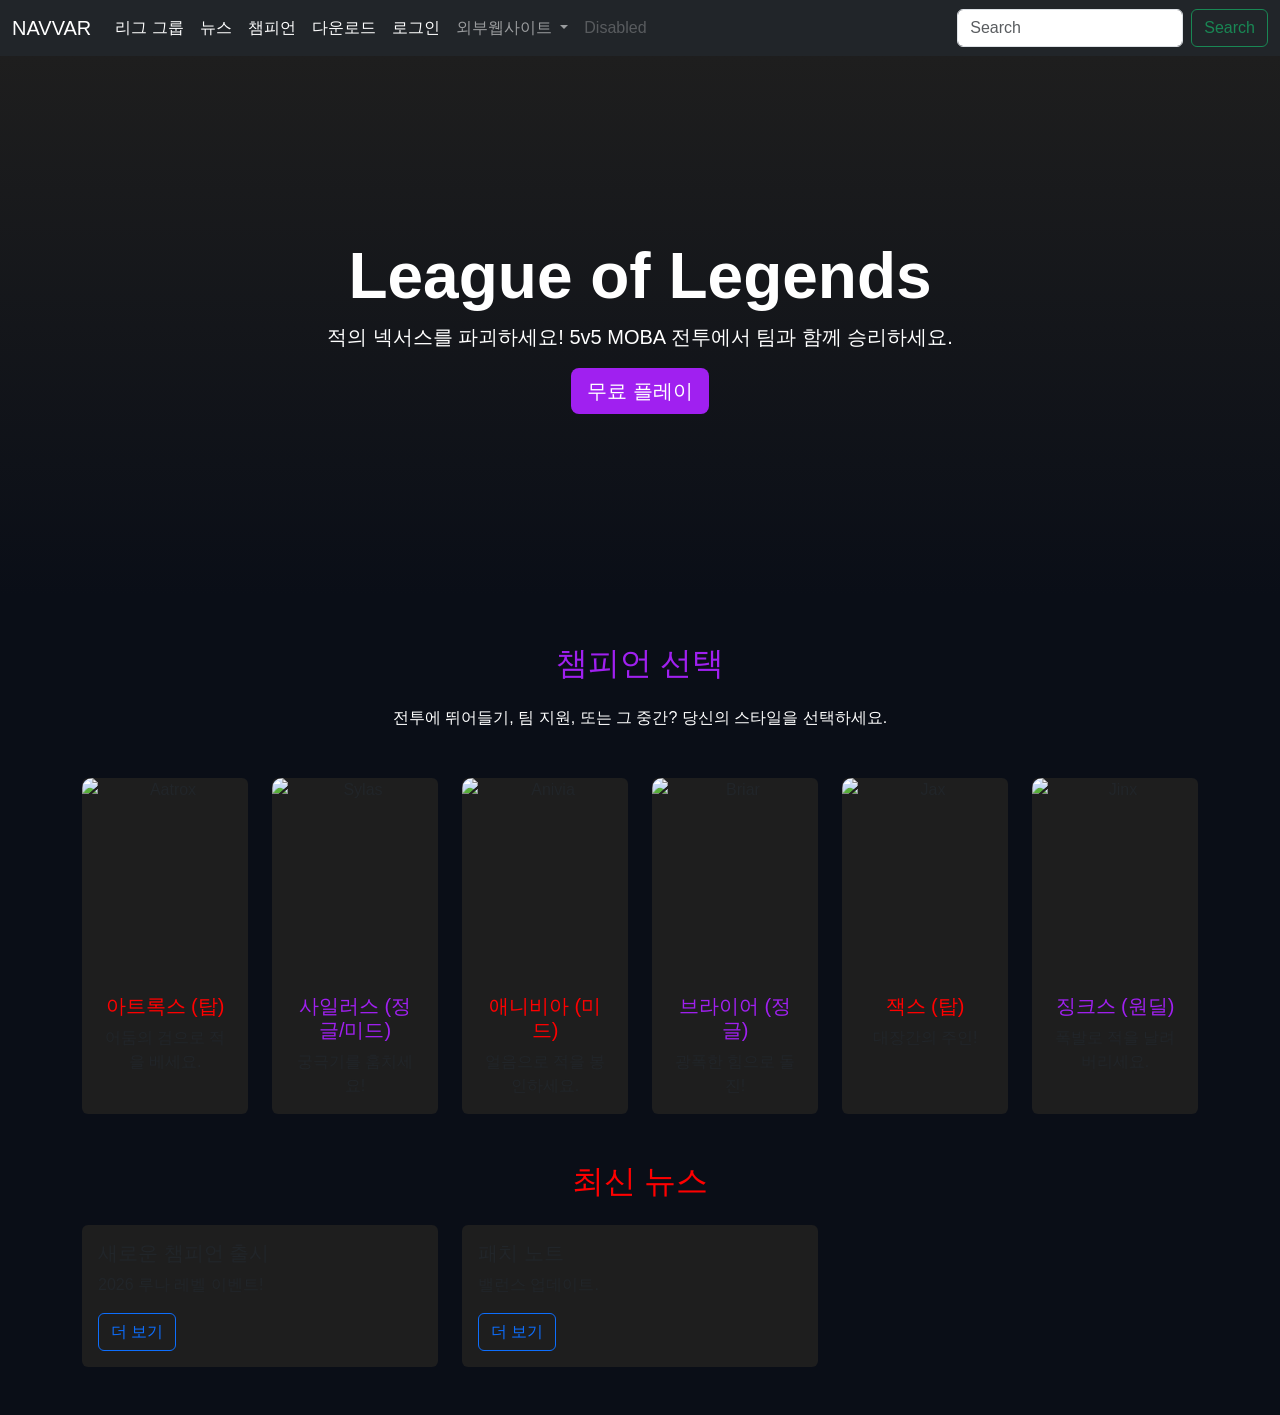
==== src/main/resources/META-INF/resources/index.html @ 622d910c "first commit" ====
<!doctype html>
<html lang="ko">
  <head>
    <meta charset="UTF-8" />
    <meta name="viewport" content="width=device-width, initial-scale=1.0" />
    <title>League of Legends - 메인 페이지</title>
    <link
      href="https://cdn.jsdelivr.net/npm/bootstrap@5.3.0/dist/css/bootstrap.min.css"
      rel="stylesheet"
    />
    <script src="https://cdn.jsdelivr.net/npm/bootstrap@5.3.0/dist/js/bootstrap.bundle.min.js"></script>
    <script src="https://bootstrap.bundle.min.js"></script>
    <script src="https://test.min.js"></script>
    <script>
        window.onload = function() {
        alert("메인 페이지 로딩 완료");
        };
    </script>

    <style>
      body {
        background-color: #0a0e17;
        color: #fff;
        font-family: "Arial", sans-serif;
      }
      .navbar {
        background-color: #000;
      }
      .hero {
        background: linear-gradient(to bottom, #1e1e1e, #0a0e17);
        min-height: 60vh;
      }
      .accent-purple {
        color: #a020f0;
      }
      .accent-red {
        color: #ff0000;
      }
      .card {
        background-color: #1e1e1e;
        border: none;
        transition:
          transform 0.3s,
          box-shadow 0.3s;
      }
      .card:hover {
        transform: scale(1.05);
        box-shadow: 0 10px 20px rgba(160, 32, 240, 0.5);
      }
      .card-img-top {
        height: 200px;
        object-fit: cover;
        border-radius: 10px 10px 0 0;
      }
      .btn-primary {
        background-color: #a020f0;
        border: none;
      }
      .btn-primary:hover {
        background-color: #800080;
      }
    </style>
  </head>
  <body>
    <nav class="navbar navbar-expand-lg navbar-dark bg-dark">
      <div class="container-fluid">
        <a class="navbar-brand" href="#">NAVVAR</a>
        <button
          class="navbar-toggler"
          type="button"
          data-bs-toggle="collapse"
          data-bs-target="#navbarSupportedContent"
          aria-controls="navbarSupportedContent"
          aria-expanded="false"
          aria-label="Toggle navigation"
        >
          <span class="navbar-toggler-icon"></span>
        </button>
        <div class="collapse navbar-collapse" id="navbarSupportedContent">
          <ul class="navbar-nav me-auto mb-2 mb-lg-0">
            <li class="nav-item">
              <a class="nav-link active" aria-current="page" href="#"
                >리그 그룹</a
              >
            </li>
            <li class="nav-item">
              <a class="nav-link active" aria-current="page" href="#">뉴스</a>
            </li>
            <li class="nav-item">
              <a class="nav-link active" aria-current="page" href="#">챔피언</a>
            </li>
            <li class="nav-item">
              <a class="nav-link active" aria-current="page" href="#"
                >다운로드</a
              >
            </li>
            <li class="nav-item">
              <a class="nav-link active" aria-current="page" href="#">로그인</a>
            </li>

            <li class="nav-item dropdown">
              <a
                class="nav-link dropdown-toggle"
                href="#"
                id="navbarDropdown"
                role="button"
                data-bs-toggle="dropdown"
                aria-expanded="false"
              >
                외부웹사이트
              </a>
              <ul class="dropdown-menu" aria-labelledby="navbarDropdown">
                <li><a class="dropdown-item" href="#">롤 공식 홈</a></li>
                <li>
                  <a
                    class="dropdown-item"
                    href="https://lol.ps/"
                    target="_blank"
                    >롤 전적</a
                  >
                </li>
                <li><hr class="dropdown-divider" /></li>
                <li><a class="dropdown-item" href="#">관련 유튜브</a></li>
              </ul>
            </li>
            <li class="nav-item">
              <a
                class="nav-link disabled"
                href="#"
                tabindex="-1"
                aria-disabled="true"
                >Disabled</a
              >
            </li>
          </ul>
          <form class="d-flex">
            <input
              class="form-control me-2"
              type="search"
              placeholder="Search"
              aria-label="Search"
            />
            <button class="btn btn-outline-success" type="submit">
              Search
            </button>
          </form>
        </div>
      </div>
    </nav>

    <section
      class="hero d-flex align-items-center justify-content-content text-center py-5"
    >
      <div class="container">
        <h1 class="display-3 fw-bold">League of Legends</h1>
        <p class="lead">
          적의 넥서스를 파괴하세요! 5v5 MOBA 전투에서 팀과 함께 승리하세요.
        </p>
        <a href="#" class="btn btn-primary btn-lg" onclick="alert('즐거운 플레이 되세요')">무료 플레이</a>
      </div>
    </section>

    <section class="container my-5">
      <h2 class="text-center mb-4 accent-purple">챔피언 선택</h2>
      <p class="text-center mb-5">
        전투에 뛰어들기, 팀 지원, 또는 그 중간? 당신의 스타일을 선택하세요.
      </p>
      <div class="row g-4">
        <div class="col-md-6 col-lg-4 col-xl-2">
          <div class="card text-center h-100">
            <img
              src="https://ddragon.leagueoflegends.com/cdn/15.24.1/img/champion/Aatrox.png"
              class="card-img-top"
              alt="Aatrox"
              loading="lazy"
            />
            <div class="card-body">
              <h5 class="card-title accent-red">아트록스 (탑)</h5>
              <p class="card-text">어둠의 검으로 적을 베세요.</p>
            </div>
          </div>
        </div>
        <div class="col-md-6 col-lg-4 col-xl-2">
          <div class="card text-center h-100">
            <img
              src="image/sylas.jpg"
              class="card-img-top"
              alt="Sylas"
              loading="lazy"
            />
            <div class="card-body">
              <h5 class="card-title accent-purple">사일러스 (정글/미드)</h5>
              <p class="card-text">궁극기를 훔치세요!</p>
            </div>
          </div>
        </div>
        <div class="col-md-6 col-lg-4 col-xl-2">
          <div class="card text-center h-100">
            <img
              src="image/images.jpg"
              class="card-img-top"
              alt="Anivia"
              loading="lazy"
            />
            <div class="card-body">
              <h5 class="card-title accent-red">애니비아 (미드)</h5>
              <p class="card-text">얼음으로 적을 봉인하세요.</p>
            </div>
          </div>
        </div>
        <div class="col-md-6 col-lg-4 col-xl-2">
          <div class="card text-center h-100">
            <img
              src="https://ddragon.leagueoflegends.com/cdn/15.24.1/img/champion/Briar.png"
              class="card-img-top"
              alt="Briar"
              loading="lazy"
            />
            <div class="card-body">
              <h5 class="card-title accent-purple">브라이어 (정글)</h5>
              <p class="card-text">광폭한 힘으로 돌진!</p>
            </div>
          </div>
        </div>
        <div class="col-md-6 col-lg-4 col-xl-2">
          <div class="card text-center h-100">
            <img
              src="https://ddragon.leagueoflegends.com/cdn/15.24.1/img/champion/Jax.png"
              class="card-img-top"
              alt="Jax"
              loading="lazy"
            />
            <div class="card-body">
              <h5 class="card-title accent-red">잭스 (탑)</h5>
              <p class="card-text">대장간의 주인!</p>
            </div>
          </div>
        </div>
        <div class="col-md-6 col-lg-4 col-xl-2">
          <div class="card text-center h-100">
            <img
              src="https://ddragon.leagueoflegends.com/cdn/15.24.1/img/champion/Jinx.png"
              class="card-img-top"
              alt="Jinx"
              loading="lazy"
            />
            <div class="card-body">
              <h5 class="card-title accent-purple">징크스 (원딜)</h5>
              <p class="card-text">폭발로 적을 날려버리세요.</p>
            </div>
          </div>
        </div>
      </div>
    </section>

    <section class="container my-5">
      <h2 class="text-center mb-4 accent-red">최신 뉴스</h2>
      <div class="row g-4">
        <div class="col-md-6 col-lg-4">
          <div class="card">
            <div class="card-body">
              <h5 class="card-title">새로운 챔피언 출시</h5>
              <p class="card-text">2026 루나 레벨 이벤트!</p>
              <a href="#" class="btn btn-outline-primary">더 보기</a>
            </div>
          </div>
        </div>
        <div class="col-md-6 col-lg-4">
          <div class="card">
            <div class="card-body">
              <h5 class="card-title">패치 노트</h5>
              <p class="card-text">밸런스 업데이트.</p>
              <a href="#" class="btn btn-outline-primary">더 보기</a>
            </div>
          </div>
        </div>
      </div>
    </section>
  </body>
</html>
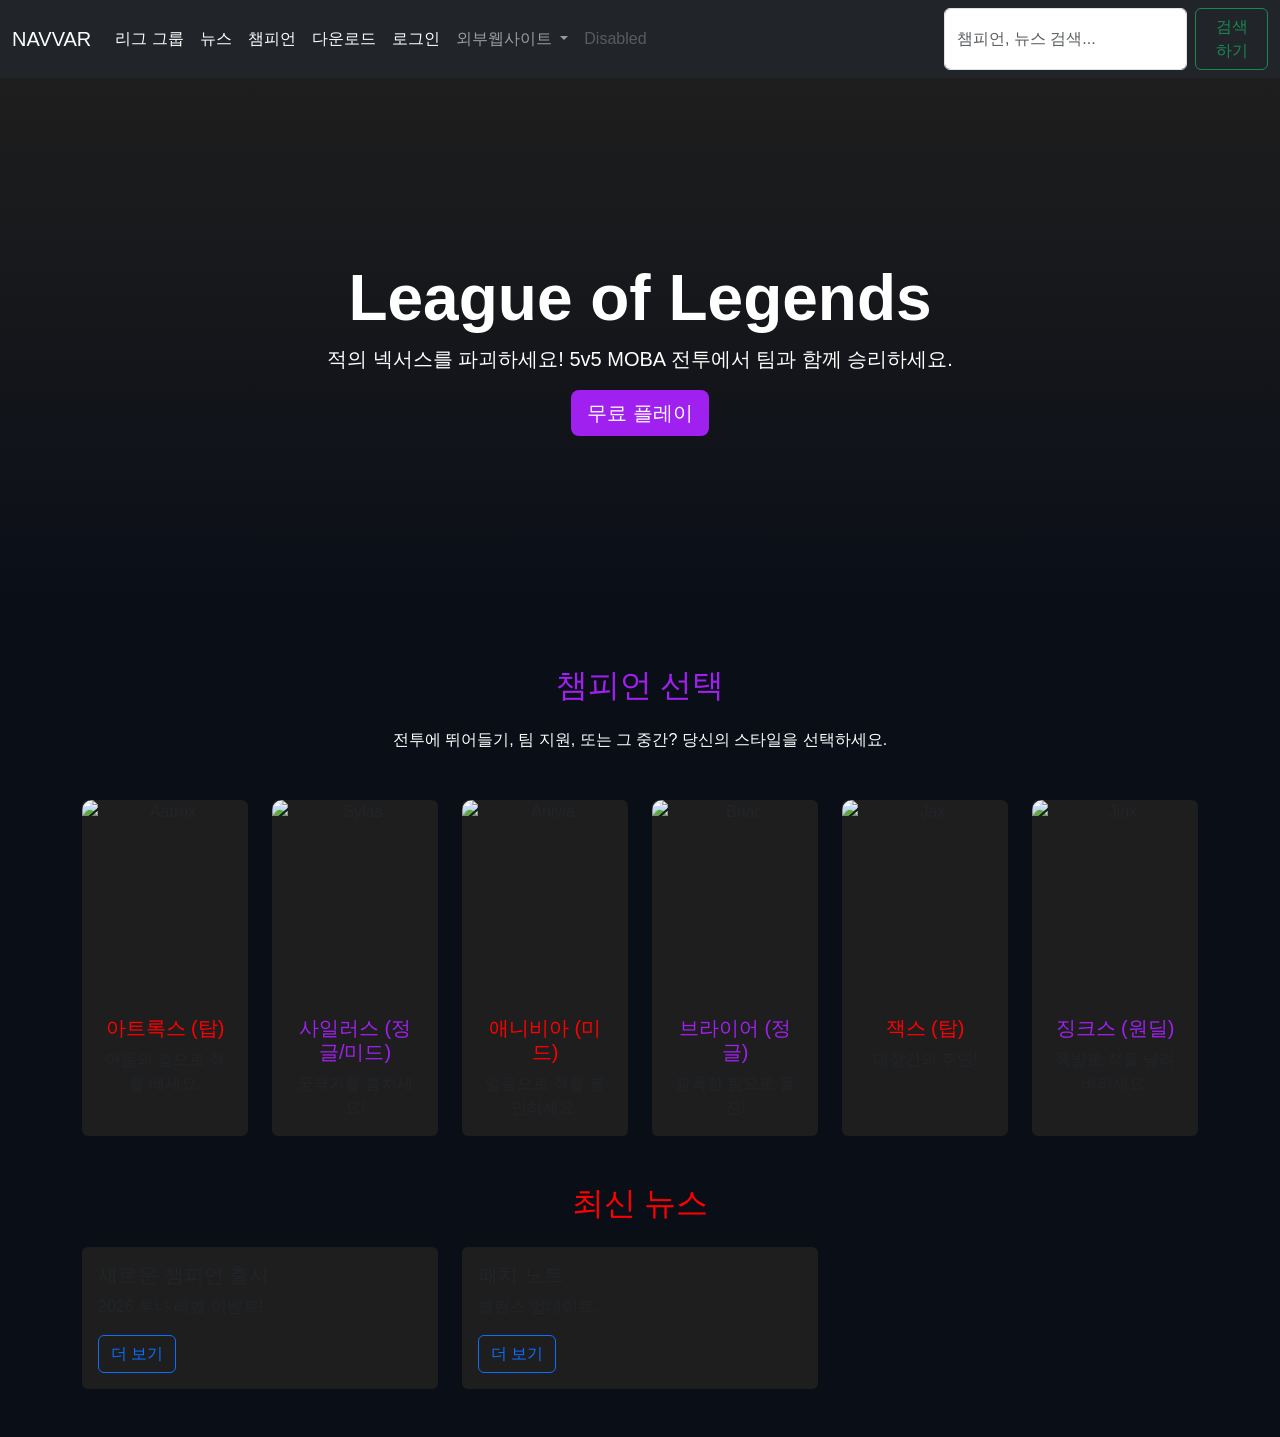
==== commit d671a7b8: "5주차(진행중)" ====
--- a/src/main/resources/META-INF/resources/index.html
+++ b/src/main/resources/META-INF/resources/index.html
@@ -134,15 +134,10 @@
             </li>
           </ul>
           <form class="d-flex">
-            <input
-              class="form-control me-2"
-              type="search"
-              placeholder="Search"
-              aria-label="Search"
-            />
-            <button class="btn btn-outline-success" type="submit">
-              Search
-            </button>
+            <form class="d-flex" id="searchForm">
+              <input class="form-control me-2" type="search" placeholder="챔피언, 뉴스 검색..." aria-label="Search" id="searchInput">
+              <button class="btn btn-outline-success" type="submit">검색하기</button>
+            </form>
           </form>
         </div>
       </div>
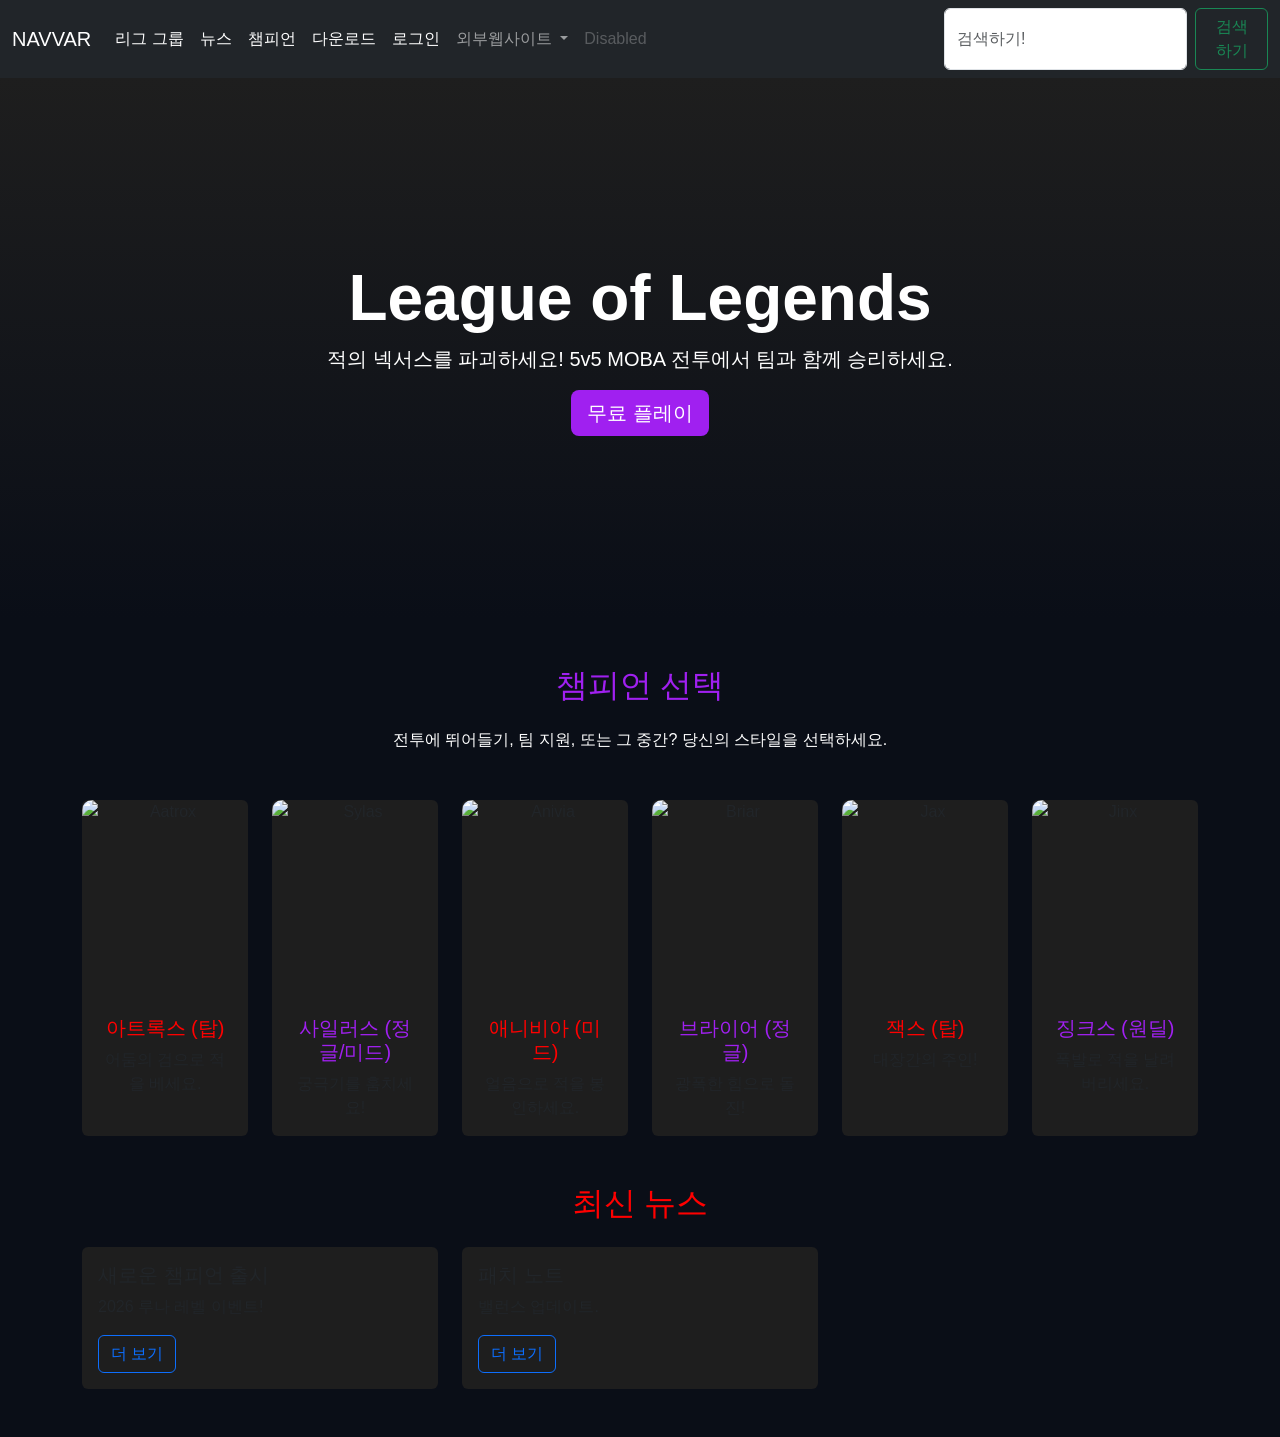
==== commit 487dc176: "5주차" ====
--- a/src/main/resources/META-INF/resources/index.html
+++ b/src/main/resources/META-INF/resources/index.html
@@ -10,7 +10,9 @@
     />
     <script src="https://cdn.jsdelivr.net/npm/bootstrap@5.3.0/dist/js/bootstrap.bundle.min.js"></script>
     <script src="https://bootstrap.bundle.min.js"></script>
-    <script src="https://test.min.js"></script>
+    <script src="https://test.js"></script>
+    <script src="https://search.js"></script>
+
     <script>
         window.onload = function() {
         alert("메인 페이지 로딩 완료");
@@ -133,12 +135,11 @@
               >
             </li>
           </ul>
-          <form class="d-flex">
             <form class="d-flex" id="searchForm">
-              <input class="form-control me-2" type="search" placeholder="챔피언, 뉴스 검색..." aria-label="Search" id="searchInput">
+              <input class="form-control me-2" type="search" placeholder="검색하기!" aria-label="Search" id="searchInput">
               <button class="btn btn-outline-success" type="submit">검색하기</button>
             </form>
-          </form>
+          </div>
         </div>
       </div>
     </nav>
@@ -271,5 +272,6 @@
         </div>
       </div>
     </section>
+   <script src="./js/search.js"></script>
   </body>
 </html>
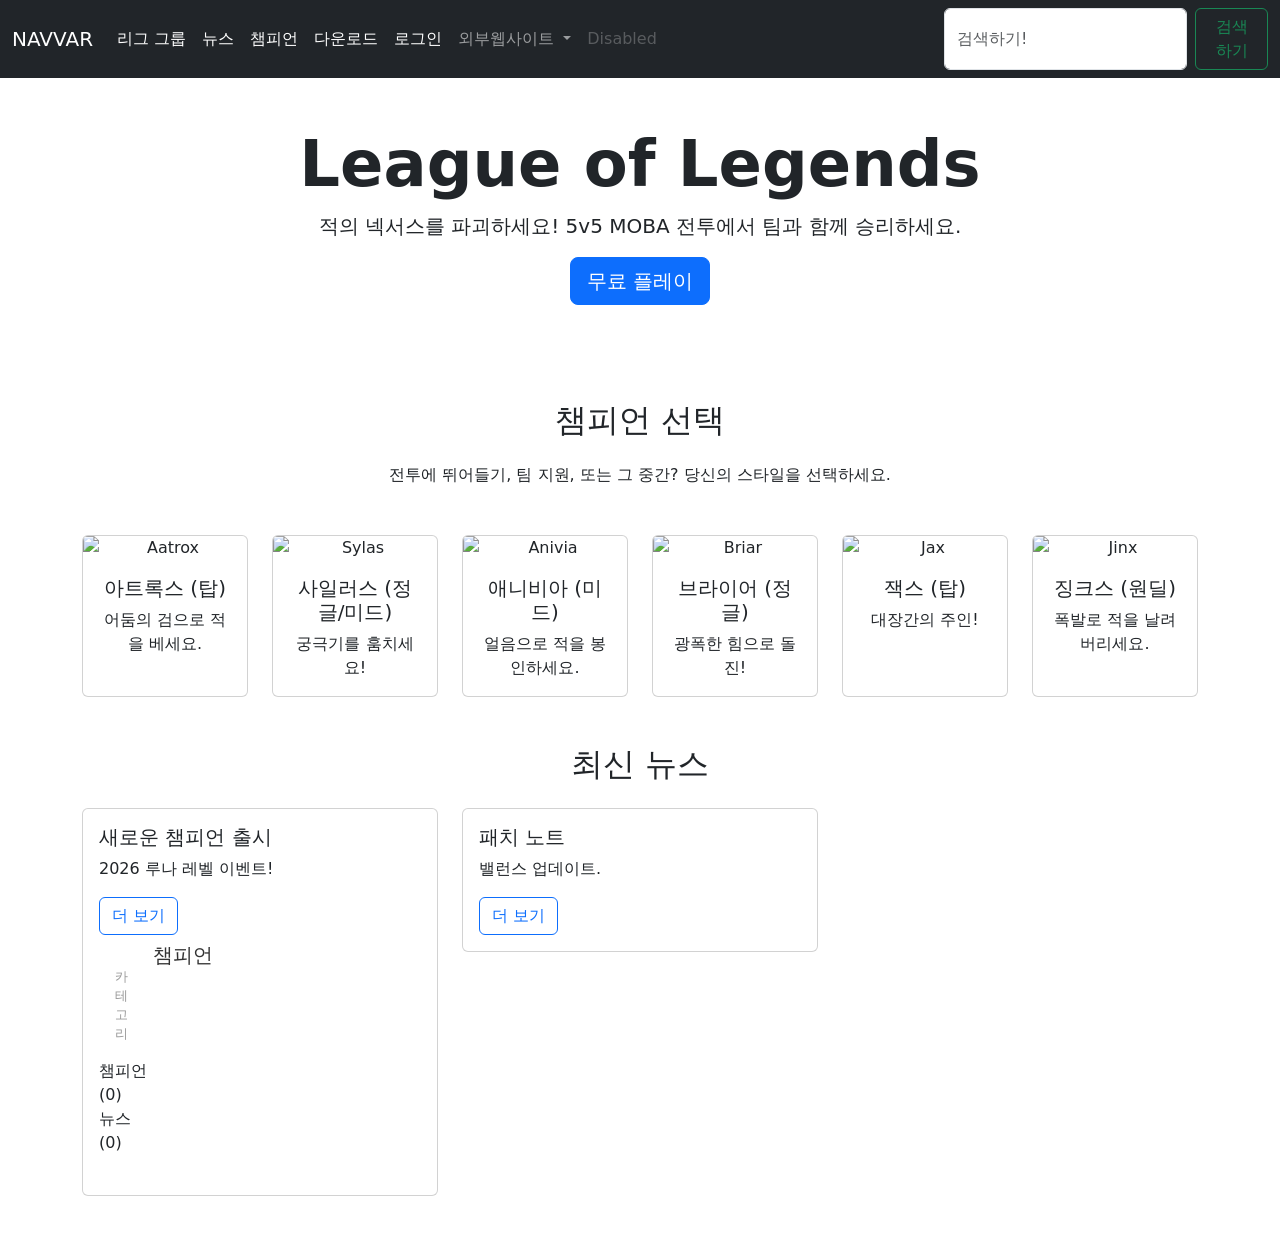
==== commit 040e5bee: "7주차(진행중)" ====
--- a/src/main/resources/META-INF/resources/index.html
+++ b/src/main/resources/META-INF/resources/index.html
@@ -10,6 +10,7 @@
     />
     <script src="https://cdn.jsdelivr.net/npm/bootstrap@5.3.0/dist/js/bootstrap.bundle.min.js"></script>
     <script src="https://bootstrap.bundle.min.js"></script>
+    <link rel="stylesheet" href="css/main.css"></link>
     <script src="https://test.js"></script>
     <script src="https://search.js"></script>
 
@@ -20,47 +21,7 @@
     </script>
 
     <style>
-      body {
-        background-color: #0a0e17;
-        color: #fff;
-        font-family: "Arial", sans-serif;
-      }
-      .navbar {
-        background-color: #000;
-      }
-      .hero {
-        background: linear-gradient(to bottom, #1e1e1e, #0a0e17);
-        min-height: 60vh;
-      }
-      .accent-purple {
-        color: #a020f0;
-      }
-      .accent-red {
-        color: #ff0000;
-      }
-      .card {
-        background-color: #1e1e1e;
-        border: none;
-        transition:
-          transform 0.3s,
-          box-shadow 0.3s;
-      }
-      .card:hover {
-        transform: scale(1.05);
-        box-shadow: 0 10px 20px rgba(160, 32, 240, 0.5);
-      }
-      .card-img-top {
-        height: 200px;
-        object-fit: cover;
-        border-radius: 10px 10px 0 0;
-      }
-      .btn-primary {
-        background-color: #a020f0;
-        border: none;
-      }
-      .btn-primary:hover {
-        background-color: #800080;
-      }
+      /* 커스텀 스타일 */
     </style>
   </head>
   <body>
@@ -258,6 +219,44 @@
               <h5 class="card-title">새로운 챔피언 출시</h5>
               <p class="card-text">2026 루나 레벨 이벤트!</p>
               <a href="#" class="btn btn-outline-primary">더 보기</a>
+      <!-- ===== 검색 결과 섹션 (기본 숨김) ===== -->
+      <section id="searchResults">
+        <!-- 키워드 헤더 -->
+        <div class="search-keyword-header">
+          <h1 id="searchKeywordDisplay"></h1>
+        </div>
+        <!-- 본문: 사이드바 + 콘텐츠 -->
+        <div class="search-body">
+          <div class="container-fluid px-0">
+            <div class="row g-0">
+                <!-- 왼쪽 카테고리 사이드바 -->
+                <div class="col-md-3 col-lg-2 search-sidebar bg-white py-4">
+                  <div class="px-3 mb-3" style="font-size:0.8rem; color:#999; text-transform:uppercase; letter-spacing:0.1em;">카테고리</div>
+                    <div class="search-category-item active" onclick="switchCategory('champion', this)">
+                      챔피언 <span class="count" id="champCount">(0)</span>
+                    </div>
+                                            <div class="search-category-item" onclick="switchCategory('news', this)">
+                            뉴스 <span class="count" id="newsCount">(0)</span>
+                        </div>
+                    </div>
+                    <!-- 오른쪽 콘텐츠 -->
+                    <div class="col-md-9 col-lg-10 search-content-area">
+                        <!-- 챔피언 결과 -->
+                        <div id="resultChampion">
+                            <h5 class="mb-4" style="color:#333;">챔피언</h5>
+                            <div id="championResultList"></div>
+                    </div>
+                    <!-- 뉴스 결과 -->
+                    <div id="resultNews" style="display:none;">
+                        <h5 class="mb-4" style="color:#333;">뉴스</h5>
+                        <div id="newsResultList"></div>
+                    </div>
+                </div>
+            </div>
+        </div>
+    </div>
+</section>
+
             </div>
           </div>
         </div>
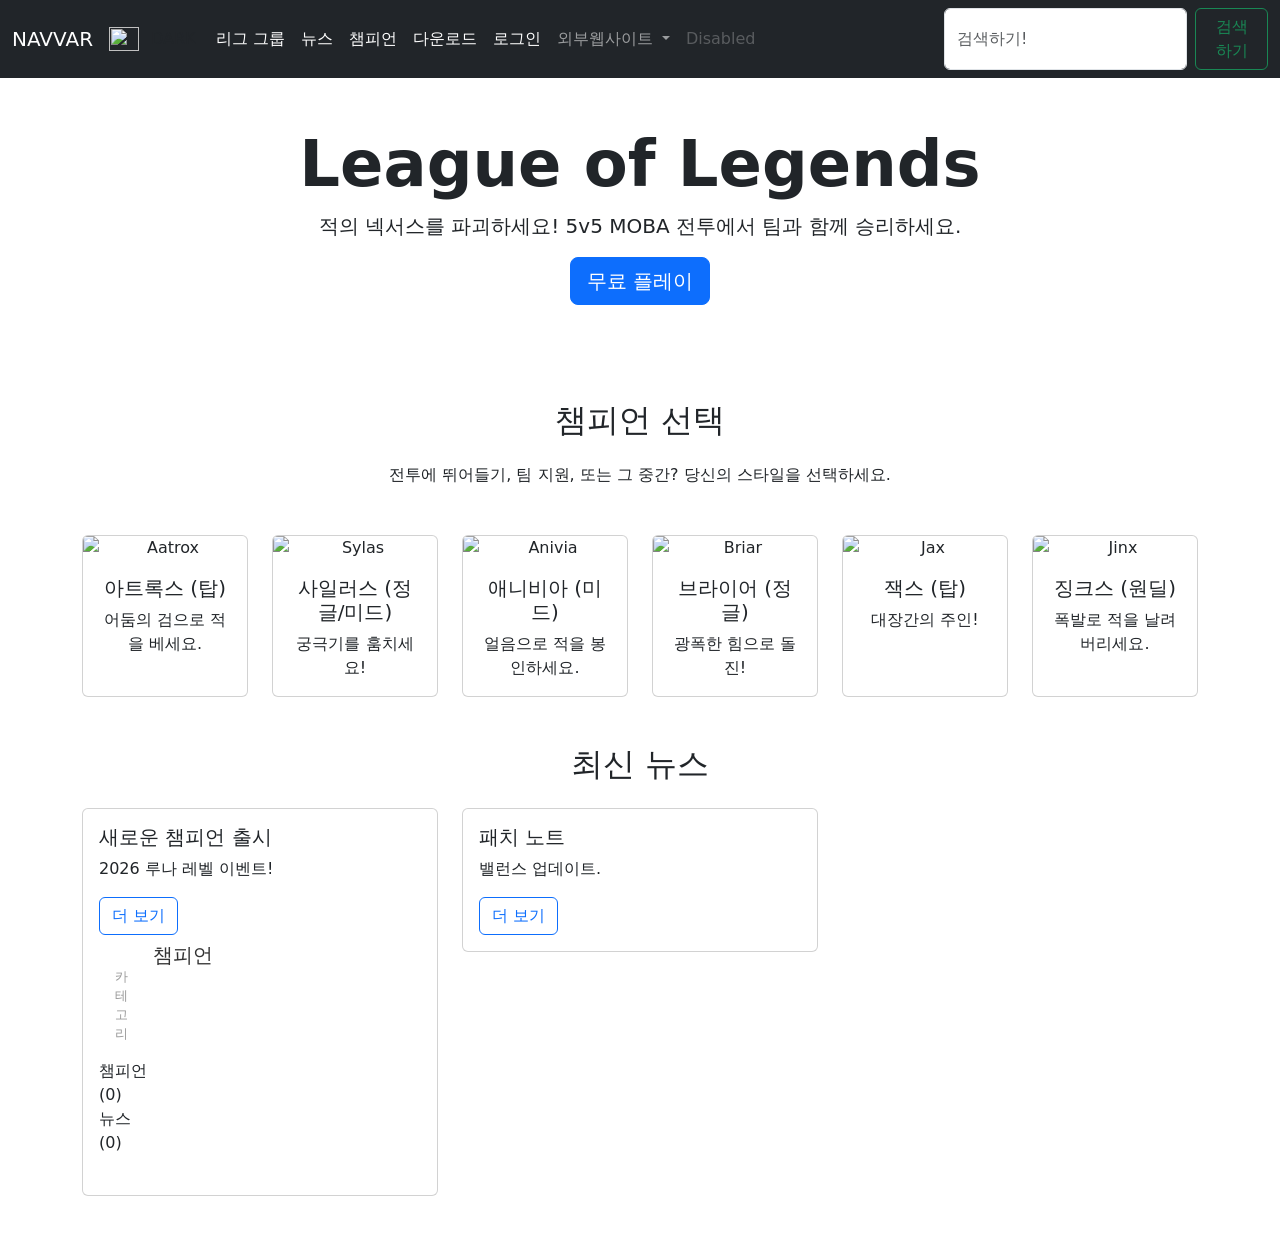
==== commit 66436e30: "자바(1)_9주차" ====
--- a/src/main/resources/META-INF/resources/index.html
+++ b/src/main/resources/META-INF/resources/index.html
@@ -13,6 +13,7 @@
     <link rel="stylesheet" href="css/main.css"></link>
     <script src="https://test.js"></script>
     <script src="https://search.js"></script>
+    <script src="https://toggle.js"></script>
 
     <script>
         window.onload = function() {
@@ -28,6 +29,11 @@
     <nav class="navbar navbar-expand-lg navbar-dark bg-dark">
       <div class="container-fluid">
         <a class="navbar-brand" href="#">NAVVAR</a>
+        <img src="/images/LOL.webp" alt="" width="30" height="24">
+        <!-- [변경] "Navbar" 텍스트 → 다크/라이트 토글 버튼 -->
+        <button class="btn border-0" id="themeToggleBtn" onclick="toggleTheme()">
+         DARK
+        </button>
         <button
           class="navbar-toggler"
           type="button"
